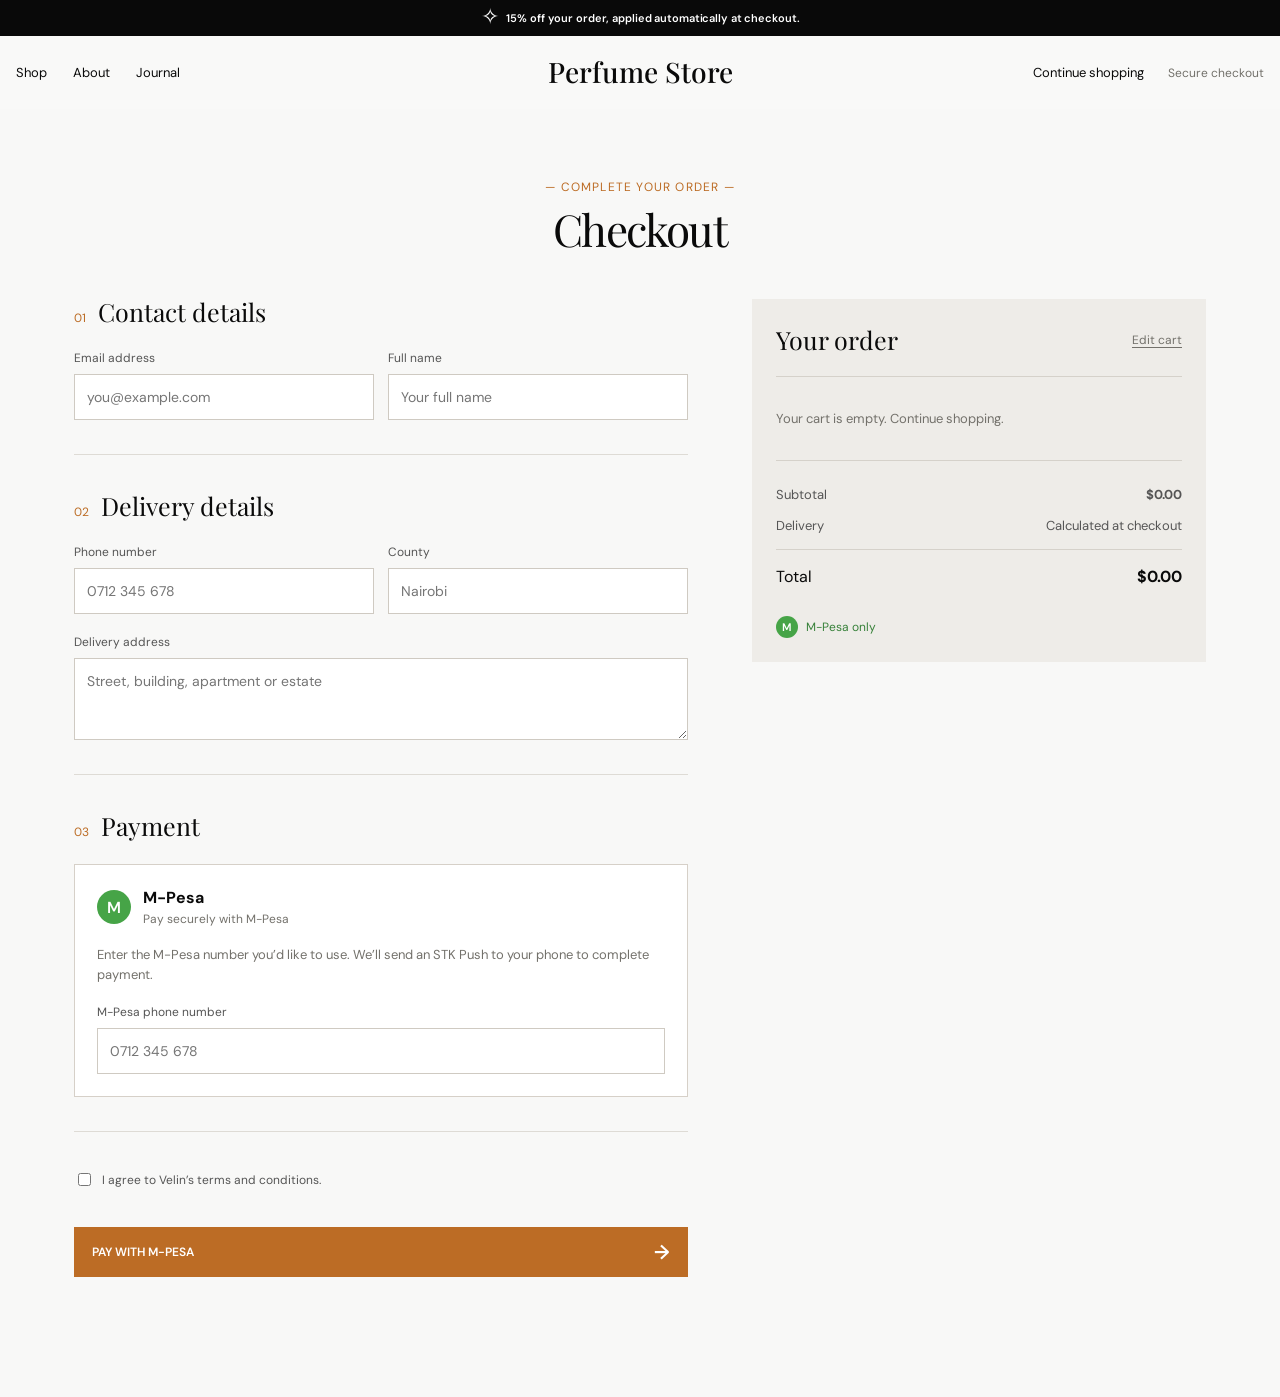
==== checkout.html @ 0ded4e3d "Prepare perfume store for deployment" ====
<!doctype html>
<html lang="en">
  <head>
    <meta charset="UTF-8" />
    <meta name="viewport" content="width=device-width, initial-scale=1.0" />
    <title>Checkout — Perfume Store</title>
    <link rel="preconnect" href="https://fonts.googleapis.com" />
    <link rel="preconnect" href="https://fonts.gstatic.com" crossorigin />
    <link href="https://fonts.googleapis.com/css2?family=DM+Sans:wght@400;500;600&family=Playfair+Display:wght@500;600&display=swap" rel="stylesheet" />
    <link rel="stylesheet" href="styles.css" />
    <link rel="stylesheet" href="checkout.css" />
  </head>
  <body class="checkout-page">
    <header class="site-header">
      <div class="announcement-bar" role="status"><span class="sparkle" aria-hidden="true">✧</span><span>15% off your order, applied automatically at checkout.</span></div>
      <nav class="navbar" aria-label="Main navigation"><div class="nav-group nav-links"><a href="shop.html">Shop</a><a href="about.html">About</a><a href="journal.html">Journal</a></div><a class="brand" href="index.html">Velin</a><div class="nav-group nav-actions"><a href="shop.html">Continue shopping</a><span class="checkout-secure">Secure checkout</span></div></nav>
    </header>

    <main class="checkout-main">
      <div class="checkout-heading"><div class="checkout-eyebrow">— COMPLETE YOUR ORDER —</div><h1>Checkout</h1></div>
      <div class="checkout-layout">
        <form class="checkout-form" id="checkout-form">
          <section class="checkout-section"><div class="section-heading"><span>01</span><h2>Contact details</h2></div><div class="form-grid"><label>Email address<input type="email" name="email" placeholder="you@example.com" required /></label><label>Full name<input type="text" name="name" placeholder="Your full name" required /></label></div></section>
          <section class="checkout-section"><div class="section-heading"><span>02</span><h2>Delivery details</h2></div><div class="form-grid"><label>Phone number<input type="tel" name="phone" placeholder="0712 345 678" required /></label><label>County<input type="text" name="county" placeholder="Nairobi" required /></label><label class="full-field">Delivery address<textarea name="address" rows="3" placeholder="Street, building, apartment or estate" required></textarea></label></div></section>
          <section class="checkout-section mpesa-section"><div class="section-heading"><span>03</span><h2>Payment</h2></div><div class="mpesa-card"><div class="mpesa-brand"><span class="mpesa-mark">M</span><div><strong>M-Pesa</strong><span>Pay securely with M-Pesa</span></div></div><p>Enter the M-Pesa number you’d like to use. We’ll send an STK Push to your phone to complete payment.</p><label>M-Pesa phone number<input type="tel" name="mpesa" inputmode="tel" placeholder="0712 345 678" pattern="^(07|01)[0-9]{8}$" required /></label></div></section>
          <label class="terms-line"><input type="checkbox" required /> <span>I agree to Velin’s terms and conditions.</span></label>
          <button class="place-order-button" type="submit">Pay with M-Pesa <span>→</span></button>
          <p class="checkout-message" id="checkout-message" role="status" hidden></p>
        </form>
        <aside class="order-summary"><div class="summary-heading"><h2>Your order</h2><a href="shop.html">Edit cart</a></div><div class="summary-items" id="summary-items"></div><div class="summary-totals"><div><span>Subtotal</span><strong id="summary-subtotal">$0.00</strong></div><div><span>Delivery</span><span>Calculated at checkout</span></div><div class="summary-total"><span>Total</span><strong id="summary-total">$0.00</strong></div></div><div class="mpesa-only-note"><span class="mpesa-mark small">M</span><span>M-Pesa only</span></div></aside>
      </div>
    </main>
    <script src="checkout.js"></script>
  </body>
</html>
---- styles.css ----
:root {
  --ink: #0a0a0a;
  --paper: #f8f8f7;
  --overlay-color: rgb(188, 108, 37);
  --display: "Playfair Display", Georgia, serif;
  --sans: "DM Sans", Arial, sans-serif;
}

* { box-sizing: border-box; }
html { scroll-behavior: smooth; }
body { margin: 0; color: var(--ink); background: var(--paper); font-family: var(--sans); }
a { color: inherit; text-decoration: none; }
button { color: inherit; font: inherit; }
.site-header { position: sticky; top: 0; z-index: 50; }

.announcement-bar {
  height: 36px;
  display: flex;
  align-items: center;
  justify-content: center;
  gap: 8px;
  color: #fff;
  background: #090909;
  font-size: 11px;
  font-weight: 600;
  letter-spacing: -0.01em;
}
.sparkle { font-size: 22px; line-height: 0; font-weight: 400; transform: translateY(-1px); }

.navbar {
  position: relative;
  z-index: 10;
  height: 73px;
  padding: 0 16px;
  display: grid;
  grid-template-columns: 1fr auto 1fr;
  align-items: center;
  background: rgba(249, 249, 248, .98);
}
.nav-group { display: flex; align-items: center; gap: 26px; font-size: 13px; }
.nav-actions { justify-content: flex-end; gap: 25px; }
.nav-button { padding: 0; border: 0; background: none; cursor: pointer; }
.brand { font: 500 clamp(22px, 2.2vw, 31px)/1 var(--display); letter-spacing: -0.06em; white-space: nowrap; }
.menu-toggle, .mobile-menu { display: none; }

.hero {
  position: relative;
  height: calc(100svh - 109px);
  min-height: 560px;
  overflow: hidden;
  isolation: isolate;
  background: var(--overlay-color);
}
.hero-slides, .hero-slide, .hero-slide img, .hero-overlay { position: absolute; inset: 0; }
.hero-slide { opacity: 0; transition: opacity .7s ease-in-out; z-index: 0; }
.hero-slide.is-active { opacity: 1; z-index: 1; }
.hero-slide img { display: block; width: 100%; height: 100%; object-fit: cover; object-position: center; }
.hero-slide:first-child img { object-position: 34.2% 48.3%; }
.hero-overlay {
  z-index: 2;
  pointer-events: none;
  opacity: .4;
  background: var(--overlay-color);
  -webkit-mask-image: linear-gradient(to bottom, transparent 50%, #000 100%);
  mask-image: linear-gradient(to bottom, transparent 50%, #000 100%);
}
.hero-content { position: absolute; z-index: 3; left: 16px; bottom: 45px; max-width: 370px; color: #fff; }
.hero-content h1 { margin: 0 0 12px; font: 500 56px/.98 var(--display); letter-spacing: -.045em; }
.hero-content p { max-width: 350px; margin: 0 0 26px; font-size: 15px; line-height: 1.5; font-weight: 600; }
.hero-cta { display: inline-flex; align-items: center; justify-content: center; min-width: 178px; height: 44px; border: 1px solid rgba(255,255,255,.9); text-transform: uppercase; font-size: 12px; font-weight: 600; transition: background .2s ease, color .2s ease; }
.hero-cta:hover { color: var(--ink); background: #fff; }

.hero-recommendations { display: flex; flex-direction: column; align-items: center; gap: 44px; width: 100%; padding: 88px 16px 100px; background: var(--paper); }
.hero-recommendations-header { display: flex; flex-direction: column; align-items: center; gap: 14px; text-align: center; }
.hero-recommendations-header h2 { margin: 0; font: 400 40px/1.1 var(--display); letter-spacing: -.04em; }
.hero-recommendations-header h2 em { font-style: italic; }
.hero-recommendations-grid { display: grid; grid-template-columns: repeat(4, minmax(0, 1fr)); gap: 8px; width: 100%; max-width: 1400px; }
.hero-recommendation-card { min-width: 0; color: inherit; text-align: center; }
.hero-recommendation-image { position: relative; aspect-ratio: 1 / 1; overflow: hidden; background: #e5e5e5; }
.hero-recommendation-image img { display: block; width: 100%; height: 100%; object-fit: cover; transition: transform .45s ease; }
.hero-recommendation-card:hover .hero-recommendation-image img { transform: scale(1.035); }
.hero-recommendation-image > span { position: absolute; z-index: 1; top: 12px; left: 12px; padding: 6px 9px; color: #111; background: #fff; font-size: 12px; text-transform: uppercase; }
.hero-recommendation-image .favorite-button { top: 9px; right: 11px; font-size: 30px; }
.hero-recommendation-card h3 { margin: 13px 0 7px; font: 400 20px/1.2 var(--display); }
.hero-recommendation-card p { margin: 0; font-size: 14px; }
.hero-recommendation-card del { margin-left: 7px; color: #73716b; }

.bestsellers-section { display: flex; justify-content: center; width: 100%; padding: 160px 16px 80px; background: var(--paper); }
.bestsellers-content { display: flex; flex-direction: column; align-items: center; width: 100%; max-width: 1920px; gap: 40px; }
.bestsellers-header { display: flex; flex-direction: column; align-items: center; gap: 16px; max-width: 600px; text-align: center; }
.section-eyebrow { font-size: 12px; font-weight: 500; letter-spacing: .1em; }
.bestsellers-header h2 { margin: 0; font: 500 32px/1.15 var(--display); letter-spacing: -.03em; }
.bestsellers-header p { margin: 0; font-size: 14px; }
.product-grid { display: grid; grid-template-columns: repeat(2, minmax(50px, 1fr)); gap: 40px 8px; width: 100%; }
.product-card { display: flex; flex-direction: column; color: inherit; }
.product-image-container { position: relative; aspect-ratio: 4 / 5; width: 100%; overflow: hidden; background: #e7e7e7; }
.product-image-container img { display: block; width: 100%; height: 100%; object-fit: cover; transition: transform .5s ease; }
.product-card:hover .product-image-container img { transform: scale(1.04); }
.product-badge { position: absolute; z-index: 1; top: 12px; left: 12px; padding: 5px 8px; color: #111; background: #fff; font-size: 11px; text-transform: uppercase; }
.favorite-button { position: absolute; z-index: 1; top: 10px; right: 12px; padding: 0; border: 0; background: transparent; font-size: 31px; line-height: 1; cursor: pointer; }
.favorite-button.is-favorite { color: #a94e2b; }
.product-info { padding: 14px 4px 0; text-align: center; }
.product-info h3 { margin: 0 0 7px; font: 500 20px/1.2 var(--display); }
.product-info p { margin: 0; font-size: 15px; }
.action-container { padding-top: 7px; }
.view-all-button { display: inline-flex; align-items: center; justify-content: center; min-width: 109px; height: 43px; padding: 0 20px; border: 1px solid #c16f2e; color: #c16f2e; text-transform: uppercase; font-size: 12px; letter-spacing: .05em; transition: background .2s ease, color .2s ease; }
.view-all-button:hover { color: #fff; background: #c16f2e; }
.new-arrivals-section { padding-top: 120px; }
.new-arrivals-section .bestsellers-header h2 em { font-style: italic; }
.new-arrivals-grid { grid-template-columns: repeat(2, minmax(50px, 1fr)); }

.philosophy-section { display: flex; justify-content: center; align-items: center; width: 100%; padding: 80px 16px; background: var(--paper); }
.philosophy-container { display: flex; align-items: center; justify-content: center; gap: 40px; width: 100%; max-width: 1200px; }
.philosophy-content { display: flex; flex: 1; flex-direction: column; gap: 24px; }
.philosophy-headline { display: flex; flex-direction: column; gap: 12px; }
.philosophy-subtitle { display: flex; align-items: center; gap: 8px; color: rgb(188, 108, 37); font-size: 14px; text-transform: uppercase; letter-spacing: 1px; }
.philosophy-content h2, .categories-header h2 { margin: 0; color: var(--ink); font: 400 36px/1.1 var(--display); letter-spacing: -.035em; }
.philosophy-content h2 em, .categories-header h2 em { font-style: italic; }
.philosophy-content p { max-width: 450px; margin: 0; color: #737373; font-size: 16px; line-height: 1.6; }
.philosophy-image { flex: 1; aspect-ratio: 1 / 1; overflow: hidden; }
.philosophy-image img { display: block; width: 100%; height: 100%; object-fit: cover; }

.categories-section { display: flex; flex-direction: column; align-items: center; gap: 64px; width: 100%; padding: 100px 16px 120px; background: var(--paper); }
.categories-header { display: flex; flex-direction: column; align-items: center; gap: 16px; max-width: 650px; text-align: center; }
.categories-header p { max-width: 570px; margin: 0; color: #737373; font-size: 16px; line-height: 1.6; }
.categories-grid { display: flex; gap: 8px; width: 100%; max-width: 1400px; }
.category-card { flex: 1; display: flex; flex-direction: column; gap: 12px; color: inherit; text-decoration: none; }
.category-image { position: relative; width: 100%; aspect-ratio: 1 / 1.15; overflow: hidden; }
.category-image img { display: block; width: 100%; height: 100%; object-fit: cover; transition: transform .5s ease; }
.category-overlay { position: absolute; inset: 0; background: rgba(255,255,255,.08); opacity: 0; backdrop-filter: blur(0); transition: opacity .3s ease, backdrop-filter .3s ease; }
.category-footer { display: flex; align-items: center; justify-content: space-between; padding: 0 4px; font-size: 18px; }
.category-arrow { opacity: 0; transform: translateX(-10px); transition: opacity .3s ease, transform .3s ease; }
.category-card:hover .category-image img { transform: scale(1.05); }
.category-card:hover .category-overlay { opacity: 1; backdrop-filter: blur(8px); }
.category-card:hover .category-arrow { opacity: 1; transform: translateX(0); }

.features-section { display: flex; justify-content: center; width: 100%; padding: 160px 24px 120px; background: var(--paper); }
.features-container { display: flex; flex-direction: column; align-items: center; gap: 64px; width: 100%; max-width: 1400px; }
.features-header { display: flex; flex-direction: column; align-items: center; gap: 16px; max-width: 680px; text-align: center; }
.features-header h2 { margin: 0; font: 400 38px/1.1 var(--display); letter-spacing: -.035em; }
.features-header h2 em { font-style: italic; }
.features-header p { max-width: 610px; margin: 0; color: #73716b; font-size: 16px; line-height: 1.5; }
.features-content-row { display: flex; align-items: flex-start; justify-content: center; gap: 40px; width: 100%; }
.feature-image-wrapper, .features-list { flex: 1; width: 100%; }
.feature-image-wrapper img { display: block; width: 100%; height: auto; border-radius: 8px; }
.features-list { display: flex; flex-direction: column; gap: 40px; }
.feature-item { display: flex; flex-direction: column; gap: 12px; }
.feature-item-header { display: flex; flex-direction: column; gap: 8px; }
.item-number { color: rgb(188, 108, 37); font-size: 14px; }
.feature-item h3 { margin: 0; color: var(--ink); font: 400 24px/1.2 var(--display); }
.feature-item p { margin: 0; color: #73716b; font-size: 16px; line-height: 1.6; }

.journal-section { display: flex; justify-content: center; width: 100%; padding: 120px 16px 140px; background: var(--paper); }
.journal-container { display: flex; flex-direction: column; align-items: center; gap: 64px; width: 100%; max-width: 1400px; }
.journal-header { display: flex; flex-direction: column; align-items: center; gap: 16px; max-width: 680px; text-align: center; }
.journal-header h2 { margin: 0; font: 400 40px/1.1 var(--display); letter-spacing: -.04em; }
.journal-header h2 em { font-style: italic; }
.journal-header p { margin: 0; color: #73716b; font-size: 16px; }
.journal-grid { display: grid; grid-template-columns: repeat(3, 1fr); gap: 8px; width: 100%; }
.journal-card { min-width: 0; }
.journal-image { position: relative; display: block; width: 100%; aspect-ratio: 1 / 1.15; overflow: hidden; background: #e7e7e7; }
.journal-image img { display: block; width: 100%; height: 100%; object-fit: cover; transition: transform .5s ease; }
.journal-image:hover img { transform: scale(1.04); }
.journal-tag { position: absolute; z-index: 1; top: 16px; left: 12px; padding: 5px 12px; color: #111; background: #fff; font-size: 12px; text-transform: uppercase; }
.journal-card h3 { margin: 14px 0 8px; font: 400 21px/1.25 var(--display); }
.journal-card p { max-width: 390px; margin: 0 0 16px; color: #73716b; font-size: 14px; line-height: 1.55; }
.read-more { display: inline-flex; align-items: center; gap: 5px; font-size: 13px; }
.read-more span { color: #bc6c25; }
.journal-button { margin-top: -8px; }

.newsletter-section { position: relative; display: flex; align-items: center; justify-content: center; min-height: 570px; margin: 0 16px; overflow: hidden; color: #fff; isolation: isolate; }
.newsletter-background, .newsletter-overlay { position: absolute; inset: 0; width: 100%; height: 100%; }
.newsletter-background { z-index: -2; object-fit: cover; object-position: center; }
.newsletter-overlay { z-index: -1; background: rgba(16, 28, 31, .52); }
.newsletter-content { display: flex; flex-direction: column; align-items: center; max-width: 600px; padding: 48px 16px; text-align: center; }
.newsletter-content h2 { margin: 0 0 8px; font: 500 26px/1.2 var(--display); }
.newsletter-content > p { margin: 0 0 26px; font-size: 16px; line-height: 1.45; font-weight: 600; }
.newsletter-form { display: flex; width: min(360px, 100%); height: 48px; padding: 4px; background: #fff; }
.newsletter-form input { min-width: 0; flex: 1; padding: 0 18px; border: 0; outline: none; color: #111; font: 14px var(--sans); }
.newsletter-form input::placeholder { color: #777; }
.newsletter-form button { width: 120px; border: 0; color: #fff; background: #bc6c25; text-transform: uppercase; font-size: 12px; font-weight: 600; cursor: pointer; transition: background .2s ease; }
.newsletter-form button:hover { background: #9d561b; }
.newsletter-success { margin: 12px 0 0 !important; color: #fff; font-size: 13px !important; font-weight: 400 !important; }
.sr-only { position: absolute; width: 1px; height: 1px; padding: 0; margin: -1px; overflow: hidden; clip: rect(0,0,0,0); white-space: nowrap; border: 0; }

.site-footer { display: grid; grid-template-columns: 1fr 1fr 1fr 1.45fr; gap: 40px; width: 100%; padding: 76px 16px 86px; background: var(--paper); }
.footer-column { display: flex; flex-direction: column; align-items: flex-start; gap: 12px; }
.footer-column h2 { margin: 0 0 16px; font: 400 25px/1 var(--display); }
.footer-column a, .footer-meta p { color: #73716b; font-size: 14px; }
.footer-column a:hover { color: var(--ink); }
.footer-meta { display: flex; flex-direction: column; align-items: flex-end; justify-content: flex-start; gap: 28px; }
.social-links { display: flex; align-items: center; gap: 25px; }
.social-links a { display: inline-flex; width: 24px; height: 24px; }
.social-links svg { width: 100%; height: 100%; fill: none; stroke: var(--ink); stroke-width: 1.6; stroke-linecap: round; stroke-linejoin: round; }
.social-links .social-fill { fill: var(--ink); stroke: none; }
.footer-meta p { margin: 0; }

.cart-overlay { position: fixed; z-index: 100; inset: 0; visibility: hidden; background: rgba(0,0,0,.78); opacity: 0; transition: opacity .25s ease, visibility .25s ease; }
.cart-overlay.is-open { visibility: visible; opacity: 1; }
.cart-drawer { position: absolute; top: 0; right: 0; display: flex; flex-direction: column; width: min(520px, 100%); height: 100%; color: var(--ink); background: var(--paper); transform: translateX(100%); transition: transform .3s ease; }
.cart-overlay.is-open .cart-drawer { transform: translateX(0); }
.cart-drawer-header { display: flex; align-items: center; justify-content: space-between; min-height: 64px; padding: 0 16px; border-bottom: 1px solid #dedede; font-size: 16px; }
.cart-close { padding: 5px; border: 0; background: none; font-size: 25px; line-height: 1; cursor: pointer; }
.cart-items { flex: 1; overflow-y: auto; padding: 16px; }
.cart-item { display: grid; grid-template-columns: 140px 1fr; gap: 16px; min-height: 140px; }
.cart-item-image { width: 140px; height: 140px; object-fit: cover; background: #e5e5e5; }
.cart-item-info { position: relative; padding-top: 2px; font-size: 14px; }
.cart-item-name { display: block; max-width: 190px; margin-bottom: 10px; }
.cart-item-size { color: #555; }
.cart-item-price { position: absolute; top: 2px; right: 0; }
.cart-item-controls { position: absolute; bottom: 5px; left: 0; display: flex; align-items: center; gap: 14px; }
.cart-item-controls button { padding: 0; border: 0; background: none; font-size: 17px; cursor: pointer; }
.cart-remove { position: absolute; right: 0; bottom: 5px; }
.cart-empty { padding: 32px 0; color: #73716b; text-align: center; }
.cart-footer { padding: 18px 16px 24px; border-top: 1px solid #dedede; }
.cart-subtotal { display: flex; justify-content: space-between; margin-bottom: 18px; font-size: 14px; }
.cart-checkout { display: block; width: 100%; height: 42px; border: 0; color: #fff; background: #c47225; text-align: center; text-transform: uppercase; font-size: 12px; font-weight: 600; cursor: pointer; }

@media (max-width: 700px) {
  .announcement-bar { padding: 0 14px; font-size: 10px; text-align: center; }
  .navbar { height: 68px; display: flex; justify-content: center; }
  .nav-links, .nav-actions { display: none; }
  .brand { font-size: 29px; }
  .menu-toggle { position: absolute; right: 16px; display: grid; gap: 5px; border: 0; padding: 8px 0 8px 8px; background: none; cursor: pointer; }
  .menu-toggle span { display: block; width: 21px; height: 1px; background: var(--ink); }
  .mobile-menu { position: absolute; z-index: 9; top: 104px; left: 0; right: 0; padding: 10px 16px 20px; flex-direction: column; gap: 17px; background: var(--paper); font-size: 16px; }
  .mobile-menu:not([hidden]) { display: flex; }
  .hero { min-height: calc(100svh - 104px); height: auto; }
  .hero-content { bottom: 28px; right: 16px; max-width: none; }
  .hero-content h1 { font-size: clamp(47px, 14vw, 64px); }
  .hero-content p { max-width: 340px; font-size: 14px; }
  .hero-recommendations { gap: 34px; padding: 76px 16px 84px; }
  .hero-recommendations-header h2 { font-size: 34px; }
  .hero-recommendations-grid { grid-template-columns: repeat(2, minmax(0, 1fr)); gap: 28px 4px; }
  .hero-recommendation-image > span { top: 8px; left: 8px; padding: 5px 7px; font-size: 10px; }
  .hero-recommendation-image .favorite-button { top: 6px; right: 7px; font-size: 25px; }
  .hero-recommendation-card h3 { font-size: 16px; }
  .bestsellers-section { padding: 100px 16px 64px; }
  .bestsellers-content { gap: 32px; }
  .bestsellers-header h2 { font-size: 29px; }
  .product-grid { grid-template-columns: 1fr; gap: 36px; }
  .philosophy-section { padding: 64px 16px; }
  .philosophy-container { flex-direction: column; gap: 36px; text-align: center; }
  .philosophy-content { align-items: center; }
  .philosophy-subtitle { justify-content: center; }
  .philosophy-content p { max-width: 390px; }
  .philosophy-image { width: 100%; }
  .categories-section { gap: 40px; padding: 72px 16px 80px; }
  .categories-header h2 { font-size: 31px; }
  .categories-grid { flex-direction: column; align-items: center; gap: 32px; }
  .category-card { width: 100%; max-width: 400px; }
  .features-section { padding: 96px 16px 80px; }
  .features-container { gap: 40px; }
  .features-content-row { flex-direction: column; gap: 40px; }
  .feature-image-wrapper, .features-list { flex: none; width: 100%; }
  .features-header h2 { font-size: 32px; }
  .journal-section { padding: 88px 16px 96px; }
  .journal-container { gap: 40px; }
  .journal-header h2 { font-size: 34px; }
  .journal-grid { grid-template-columns: 1fr; gap: 40px; }
  .newsletter-section { min-height: 500px; margin: 0 16px; }
  .newsletter-content h2 { font-size: 24px; }
  .desktop-break { display: none; }
  .newsletter-form { width: min(100%, 340px); }
  .newsletter-form button { width: 108px; }
  .site-footer { grid-template-columns: repeat(2, 1fr); gap: 48px 24px; padding: 64px 16px 70px; }
  .footer-meta { grid-column: 1 / -1; align-items: flex-start; gap: 20px; }
}
---- checkout.css ----
.checkout-page { min-height: 100vh; background: var(--paper); }
.checkout-page .navbar { grid-template-columns: 1fr auto 1fr; }
.checkout-page .nav-actions { gap: 24px; }
.checkout-page .brand { font-size: 0; }
.checkout-page .brand::after { content: "Perfume Store"; font-size: clamp(22px, 2.2vw, 31px); }
.checkout-secure { color: #73716b; font-size: 12px; }
.checkout-main { width: 100%; max-width: 1180px; margin: 0 auto; padding: 70px 24px 120px; }
.checkout-heading { margin: 0 0 48px; text-align: center; }
.checkout-eyebrow { color: #bc6c25; font-size: 12px; letter-spacing: .1em; }
.checkout-heading h1 { margin: 12px 0 0; font: 400 44px/1 var(--display); letter-spacing: -.04em; }
.checkout-layout { display: grid; grid-template-columns: minmax(0, 1.15fr) minmax(300px, .85fr); gap: 64px; align-items: start; }
.checkout-form { display: flex; flex-direction: column; gap: 38px; }
.checkout-section { padding-bottom: 34px; border-bottom: 1px solid #dedbd5; }
.section-heading { display: flex; align-items: baseline; gap: 12px; margin-bottom: 24px; }
.section-heading > span { color: #bc6c25; font-size: 12px; }
.section-heading h2 { margin: 0; font: 400 25px/1 var(--display); }
.form-grid { display: grid; grid-template-columns: repeat(2, minmax(0, 1fr)); gap: 20px 14px; }
.form-grid label, .mpesa-card label { display: flex; flex-direction: column; gap: 8px; color: #555; font-size: 12px; }
.form-grid input, .form-grid textarea, .mpesa-card input { width: 100%; padding: 13px 12px; border: 1px solid #cfcac2; border-radius: 0; outline: none; color: var(--ink); background: #fff; font: 14px var(--sans); resize: vertical; }
.form-grid input:focus, .form-grid textarea:focus, .mpesa-card input:focus { border-color: #bc6c25; }
.full-field { grid-column: 1 / -1; }
.mpesa-card { padding: 22px; border: 1px solid #d6d0c8; background: #fff; }
.mpesa-brand { display: flex; align-items: center; gap: 12px; margin-bottom: 18px; }
.mpesa-brand > div { display: flex; flex-direction: column; gap: 3px; }
.mpesa-brand strong { font-size: 16px; }
.mpesa-brand span:last-child { color: #73716b; font-size: 12px; }
.mpesa-mark { display: grid; width: 34px; height: 34px; place-items: center; border-radius: 50%; color: #fff; background: #46a447; font-weight: 600; }
.mpesa-mark.small { width: 22px; height: 22px; font-size: 11px; }
.mpesa-card p { margin: 0 0 20px; color: #73716b; font-size: 13px; line-height: 1.5; }
.terms-line { display: flex; align-items: center; gap: 8px; color: #555; font-size: 12px; }
.terms-line input { accent-color: #bc6c25; }
.place-order-button { display: flex; align-items: center; justify-content: space-between; width: 100%; height: 50px; padding: 0 18px; border: 0; color: #fff; background: #bc6c25; text-transform: uppercase; font-size: 12px; font-weight: 600; cursor: pointer; }
.place-order-button:hover { background: #a65c1c; }
.place-order-button span { font-size: 20px; }
.checkout-message { margin: -22px 0 0; color: #378139; font-size: 13px; }
.order-summary { position: sticky; top: 24px; padding: 24px; background: #eeece8; }
.summary-heading { display: flex; align-items: center; justify-content: space-between; padding-bottom: 20px; border-bottom: 1px solid #d5d1ca; }
.summary-heading h2 { margin: 0; font: 400 25px var(--display); }
.summary-heading a { color: #73716b; font-size: 12px; text-decoration: underline; text-underline-offset: 3px; }
.summary-items { display: flex; flex-direction: column; gap: 16px; padding: 20px 0; }
.summary-item { display: grid; grid-template-columns: 74px 1fr auto; gap: 12px; align-items: center; }
.summary-item img { width: 74px; height: 74px; object-fit: cover; background: #e5e5e5; }
.summary-item-info { display: flex; flex-direction: column; gap: 5px; font-size: 13px; }
.summary-item-info span { color: #73716b; font-size: 11px; }
.summary-item > strong { font-size: 13px; }
.summary-empty { color: #73716b; font-size: 13px; }
.summary-totals { padding-top: 18px; border-top: 1px solid #d5d1ca; }
.summary-totals > div { display: flex; justify-content: space-between; gap: 20px; padding: 7px 0; color: #555; font-size: 13px; }
.summary-total { margin-top: 8px; padding-top: 16px !important; border-top: 1px solid #d5d1ca; color: var(--ink) !important; font-size: 16px !important; }
.mpesa-only-note { display: flex; align-items: center; gap: 8px; margin-top: 22px; color: #378139; font-size: 12px; }

@media (max-width: 760px) {
  .checkout-page .nav-links, .checkout-page .nav-actions { display: none; }
  .checkout-page .navbar { display: flex; justify-content: center; }
  .checkout-main { padding: 54px 16px 80px; }
  .checkout-heading { margin-bottom: 35px; }
  .checkout-heading h1 { font-size: 38px; }
  .checkout-layout { grid-template-columns: 1fr; gap: 48px; }
  .order-summary { position: static; order: -1; }
  .form-grid { grid-template-columns: 1fr; }
  .full-field { grid-column: auto; }
}
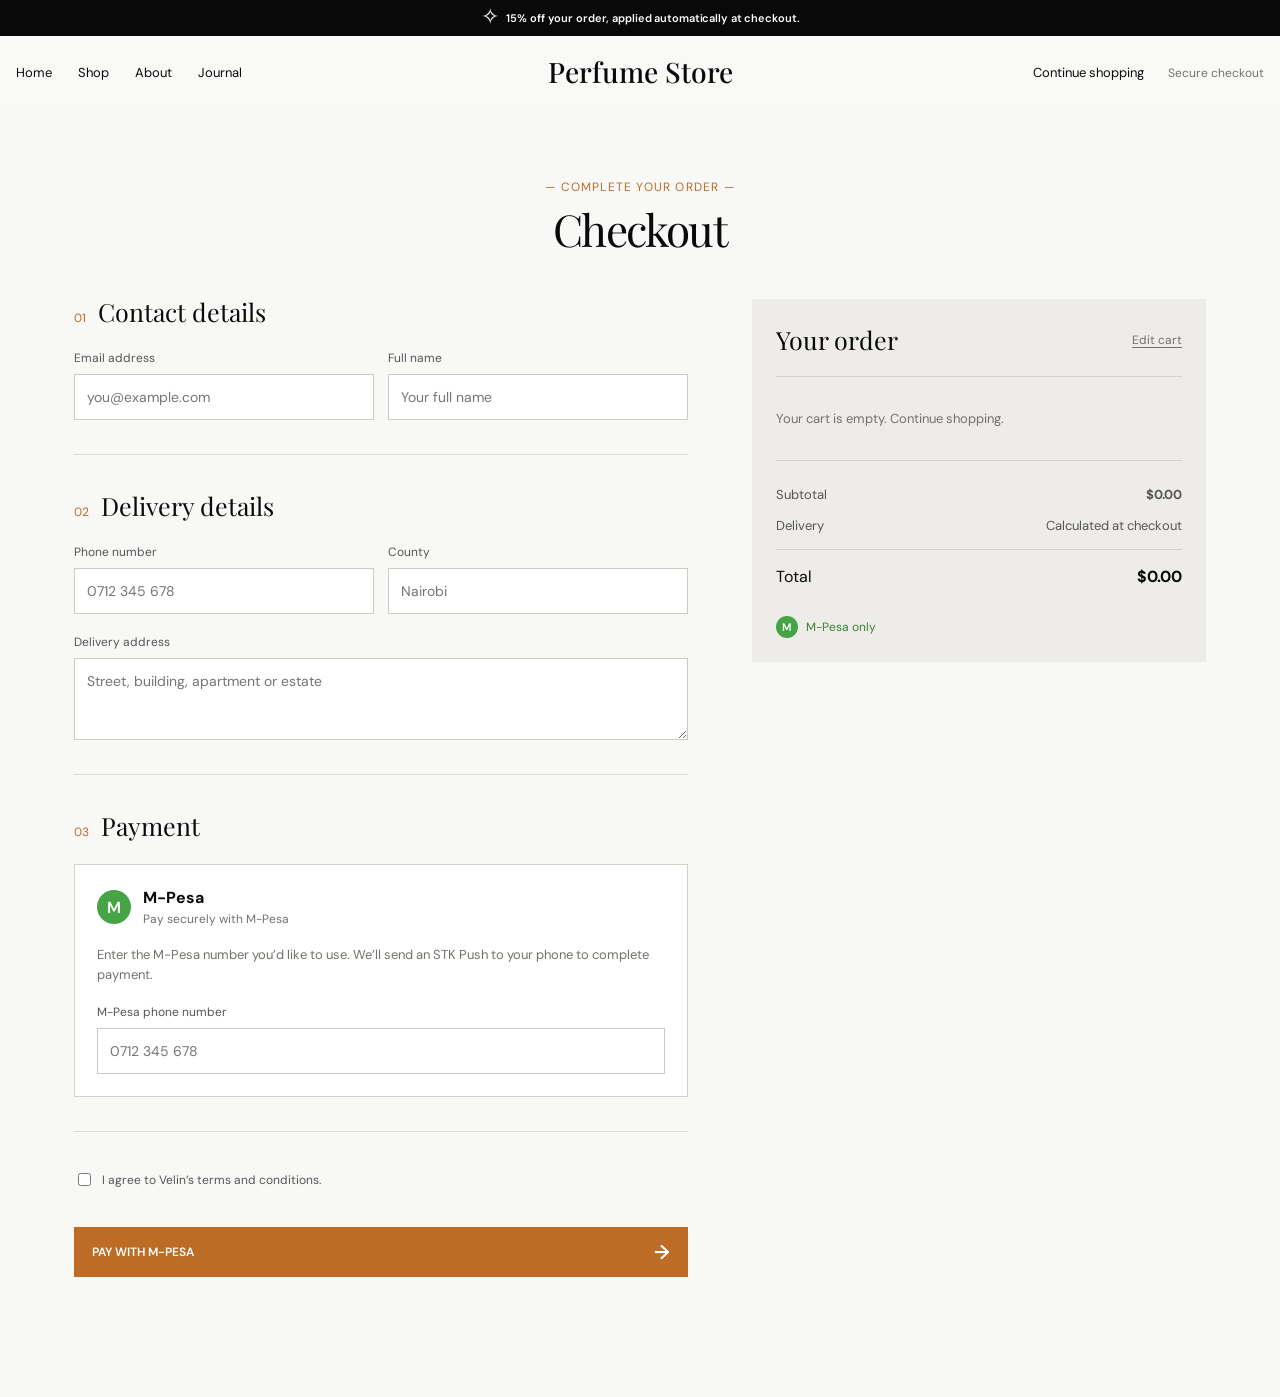
==== commit 70304101: "Add home link to storefront navigation" ====
--- a/checkout.html
+++ b/checkout.html
@@ -13,7 +13,7 @@
   <body class="checkout-page">
     <header class="site-header">
       <div class="announcement-bar" role="status"><span class="sparkle" aria-hidden="true">✧</span><span>15% off your order, applied automatically at checkout.</span></div>
-      <nav class="navbar" aria-label="Main navigation"><div class="nav-group nav-links"><a href="shop.html">Shop</a><a href="about.html">About</a><a href="journal.html">Journal</a></div><a class="brand" href="index.html">Velin</a><div class="nav-group nav-actions"><a href="shop.html">Continue shopping</a><span class="checkout-secure">Secure checkout</span></div></nav>
+      <nav class="navbar" aria-label="Main navigation"><div class="nav-group nav-links"><a href="index.html">Home</a><a href="shop.html">Shop</a><a href="about.html">About</a><a href="journal.html">Journal</a></div><a class="brand" href="index.html">Velin</a><div class="nav-group nav-actions"><a href="shop.html">Continue shopping</a><span class="checkout-secure">Secure checkout</span></div></nav>
     </header>
 
     <main class="checkout-main">
